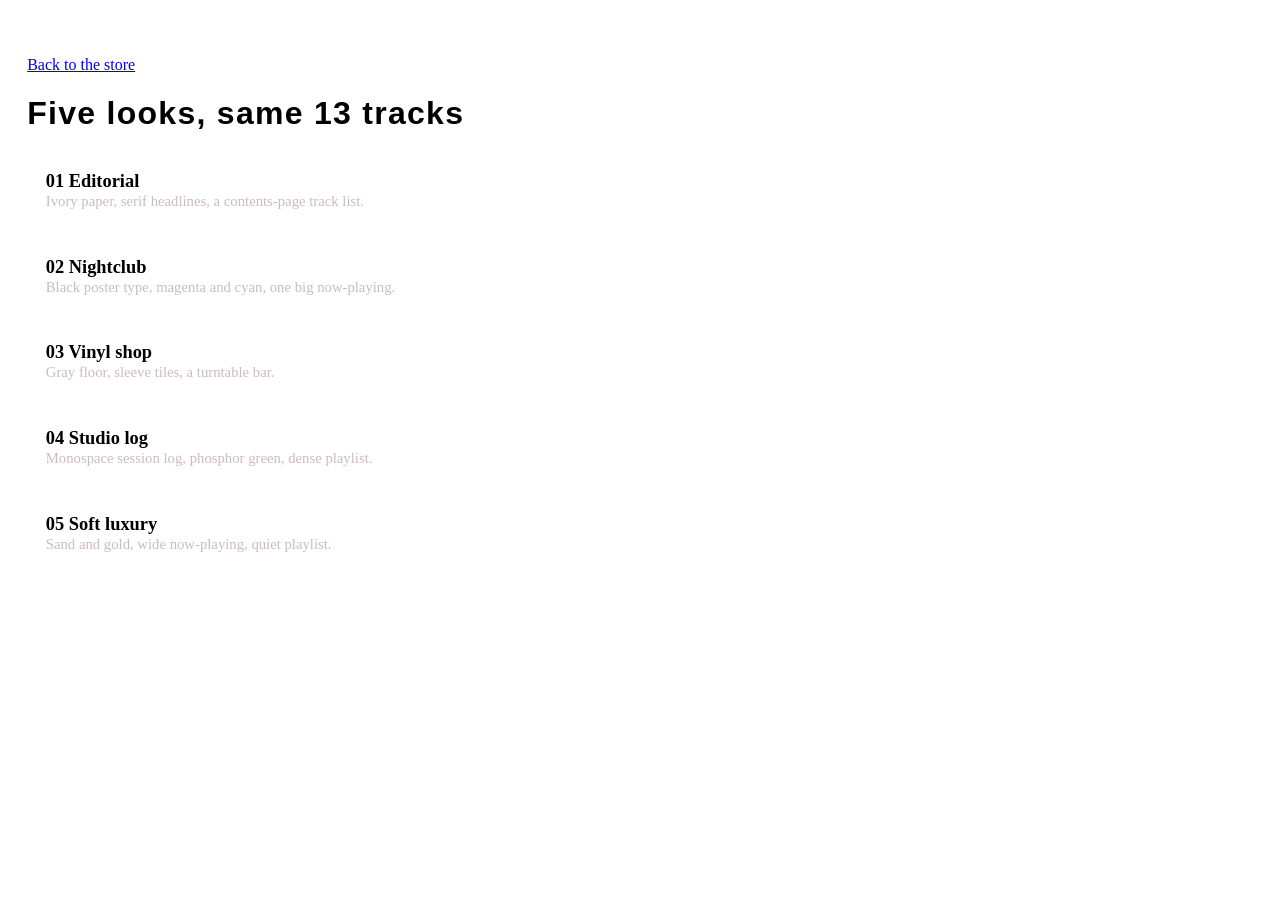
==== designs/index.html @ 16a3d234 "Add beat store design index" ====
<!doctype html>
<html lang="en">
<head>
<meta charset="UTF-8" />
<meta name="viewport" content="width=device-width, initial-scale=1" />
<title>The Beat Mob · design options</title>
<link rel="stylesheet" href="../css/store.css" />
<style>
  body { padding: 2rem 1.2rem 4rem; }
  h1 { font-family: Oswald, sans-serif; letter-spacing: 0.04em; }
  ol { list-style: none; padding: 0; display: grid; gap: 0.8rem; max-width: 40rem; }
  a.card { display: block; padding: 1rem 1.1rem; border: 1px solid rgba(255,255,255,0.12); border-radius: 12px; text-decoration: none; color: inherit; }
  a.card strong { display: block; font-size: 1.15rem; }
  a.card span { color: #cbb; font-size: 0.92rem; }
</style>
</head>
<body>
  <p><a href="../index.html">Back to the store</a></p>
  <h1>Five looks, same 13 tracks</h1>
  <ol>
    <li><a class="card" href="01.html"><strong>01 Editorial</strong><span>Ivory paper, serif headlines, a contents-page track list.</span></a></li>
    <li><a class="card" href="02.html"><strong>02 Nightclub</strong><span>Black poster type, magenta and cyan, one big now-playing.</span></a></li>
    <li><a class="card" href="03.html"><strong>03 Vinyl shop</strong><span>Gray floor, sleeve tiles, a turntable bar.</span></a></li>
    <li><a class="card" href="04.html"><strong>04 Studio log</strong><span>Monospace session log, phosphor green, dense playlist.</span></a></li>
    <li><a class="card" href="05.html"><strong>05 Soft luxury</strong><span>Sand and gold, wide now-playing, quiet playlist.</span></a></li>
  </ol>
</body>
</html>
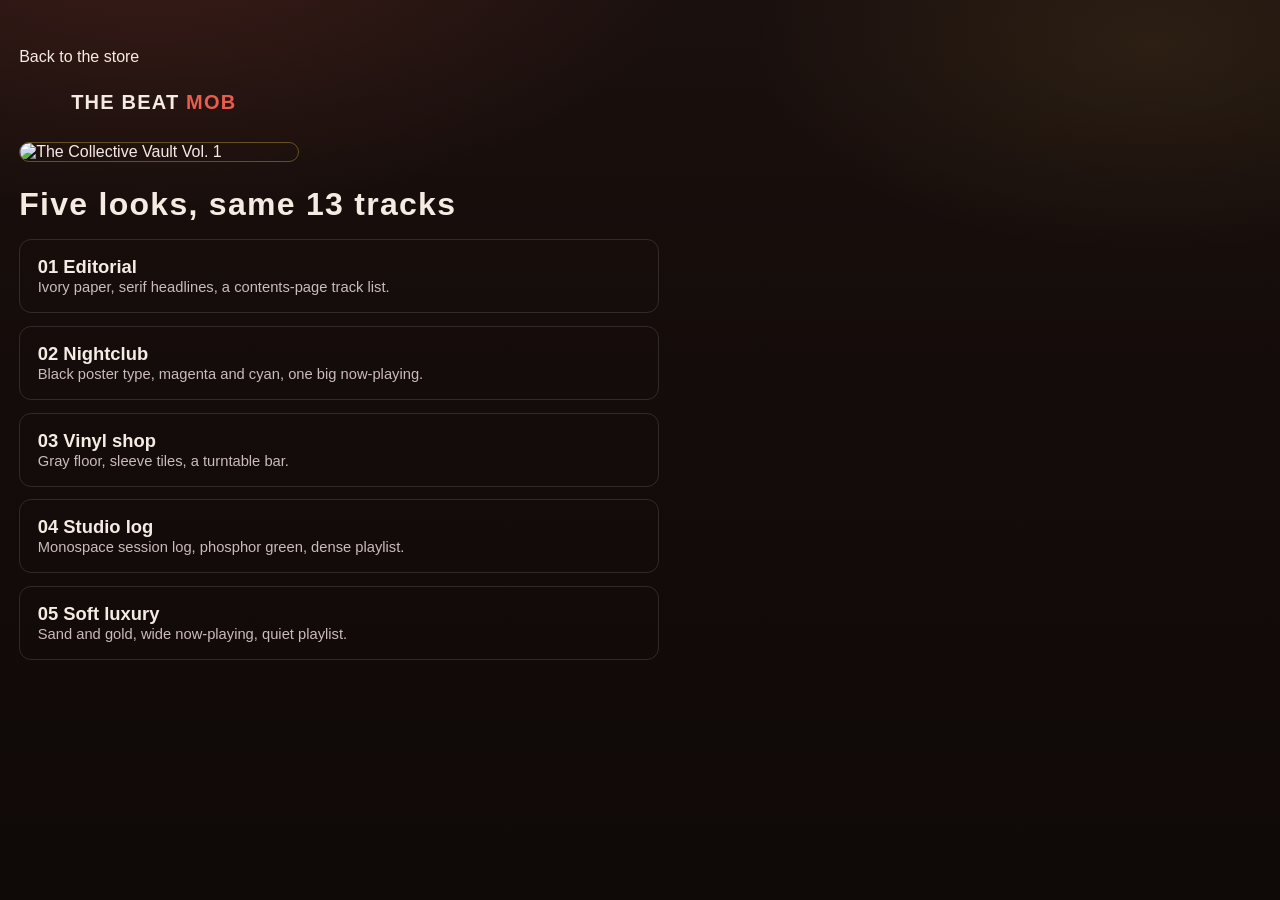
==== commit 8ed7d67a: "Add Beat Mob mark + branded designs index" ====
--- a/designs/index.html
+++ b/designs/index.html
@@ -4,10 +4,14 @@
 <meta charset="UTF-8" />
 <meta name="viewport" content="width=device-width, initial-scale=1" />
 <title>The Beat Mob · design options</title>
+<link rel="icon" href="../img/mark.png" type="image/png" />
 <link rel="stylesheet" href="../css/store.css" />
 <style>
   body { padding: 2rem 1.2rem 4rem; }
-  h1 { font-family: Oswald, sans-serif; letter-spacing: 0.04em; }
+  .d-brand { display:flex; align-items:center; gap:0.75rem; margin-bottom:1.25rem; }
+  .d-brand img.mark { width:40px; height:40px; background:#f3ead8; -webkit-mask:url("../img/mark.png") center/contain no-repeat; mask:url("../img/mark.png") center/contain no-repeat; background-color:#f3ead8; }
+  .d-cover { width:min(280px,100%); border-radius:12px; border:1px solid rgba(232,197,71,0.35); margin:0.75rem 0 1.5rem; display:block; }
+  h1 { font-family: Oswald, sans-serif; letter-spacing: 0.04em; margin:0.2rem 0; }
   ol { list-style: none; padding: 0; display: grid; gap: 0.8rem; max-width: 40rem; }
   a.card { display: block; padding: 1rem 1.1rem; border: 1px solid rgba(255,255,255,0.12); border-radius: 12px; text-decoration: none; color: inherit; }
   a.card strong { display: block; font-size: 1.15rem; }
@@ -16,6 +20,11 @@
 </head>
 <body>
   <p><a href="../index.html">Back to the store</a></p>
+  <div class="d-brand">
+    <span class="brand-logo" style="width:40px;height:40px;display:inline-block" aria-hidden="true"></span>
+    <div class="brand-mark">The Beat <span>Mob</span></div>
+  </div>
+  <img class="d-cover" src="../img/vault-cover.png" alt="The Collective Vault Vol. 1" />
   <h1>Five looks, same 13 tracks</h1>
   <ol>
     <li><a class="card" href="01.html"><strong>01 Editorial</strong><span>Ivory paper, serif headlines, a contents-page track list.</span></a></li>
--- a/css/store.css
+++ b/css/store.css
@@ -0,0 +1,359 @@
+:root {
+  --bg: #140c0a;
+  --bg-elevated: #1c1210;
+  --bg-panel: #1a100e;
+  --ink: #f6ebe3;
+  --ink-muted: #b89a8c;
+  --ink-faint: #7a5e52;
+  --accent: #e85d4c;
+  --accent-hot: #ff7a45;
+  --accent-gold: #e8b84a;
+  --line: rgba(246, 235, 227, 0.1);
+  --line-strong: rgba(232, 93, 76, 0.4);
+  --player-h: 96px;
+  --radius: 16px;
+  --font-display: "Oswald", "Arial Narrow", sans-serif;
+  --font-mono: "IBM Plex Mono", ui-monospace, monospace;
+  --font-body: "DM Sans", "Segoe UI", sans-serif;
+}
+
+*, *::before, *::after { box-sizing: border-box; }
+html { scroll-behavior: smooth; }
+body {
+  margin: 0;
+  min-height: 100vh;
+  font-family: var(--font-body);
+  color: var(--ink);
+  background:
+    radial-gradient(1000px 520px at 12% -8%, rgba(232, 93, 76, 0.16), transparent 55%),
+    radial-gradient(800px 420px at 90% 5%, rgba(232, 184, 74, 0.09), transparent 50%),
+    linear-gradient(180deg, #1a100e 0%, var(--bg) 45%, #0f0908 100%);
+  padding-bottom: calc(var(--player-h) + 24px);
+}
+a { color: inherit; text-decoration: none; }
+button { font: inherit; color: inherit; background: none; border: 0; cursor: pointer; }
+
+.wrap { width: min(920px, calc(100% - 2rem)); margin-inline: auto; }
+.wrap-wide { width: min(1120px, calc(100% - 2rem)); margin-inline: auto; }
+
+.site-header {
+  position: sticky; top: 0; z-index: 40;
+  backdrop-filter: blur(14px);
+  background: rgba(20, 12, 10, 0.82);
+  border-bottom: 1px solid var(--line);
+}
+.header-inner {
+  display: flex; align-items: center; justify-content: space-between; gap: 1rem;
+  padding: 0.9rem 0;
+}
+.brand-mark {
+  font-family: var(--font-display);
+  font-weight: 700; font-size: 1.25rem;
+  letter-spacing: 0.06em; text-transform: uppercase;
+}
+.brand-mark span { color: var(--accent); }
+.nav-links { display: flex; gap: 0.55rem; align-items: center; flex-wrap: wrap; }
+.nav-links a {
+  font-size: 0.72rem; letter-spacing: 0.08em; text-transform: uppercase;
+  color: var(--ink-muted); padding: 0.45rem 0.7rem; border-radius: 999px;
+  border: 1px solid transparent;
+}
+.nav-links a:hover, .nav-links a.active {
+  color: var(--ink); border-color: var(--line-strong);
+  background: rgba(232, 93, 76, 0.08);
+}
+.btn-buy {
+  display: inline-flex; align-items: center;
+  padding: 0.55rem 0.95rem; border-radius: 999px !important;
+  background: linear-gradient(135deg, var(--accent), var(--accent-hot));
+  color: #1a0b08 !important; font-weight: 700; border: 0 !important;
+  box-shadow: 0 8px 20px rgba(232, 93, 76, 0.28);
+}
+
+/* Hero */
+.hero { padding: 2.8rem 0 1.4rem; text-align: center; }
+.hero-kicker {
+  font-family: var(--font-mono); font-size: 0.68rem;
+  letter-spacing: 0.35em; text-transform: uppercase; color: var(--accent-gold);
+}
+.hero h1 {
+  margin: 0.7rem 0 0;
+  font-family: var(--font-display); font-weight: 700;
+  font-size: clamp(2.2rem, 6vw, 3.8rem); line-height: 0.95;
+  letter-spacing: 0.02em; text-transform: uppercase;
+}
+.hero h1 em { font-style: normal; color: var(--accent); display: block; }
+.hero-copy {
+  margin: 1rem auto 0; max-width: 34rem;
+  color: var(--ink-muted); font-size: 0.95rem; line-height: 1.55;
+}
+.hero-meta {
+  display: flex; flex-wrap: wrap; gap: 0.5rem; justify-content: center; margin-top: 1.1rem;
+}
+.chip {
+  font-family: var(--font-mono); font-size: 0.65rem; letter-spacing: 0.08em;
+  text-transform: uppercase; color: var(--ink-muted);
+  border: 1px solid var(--line); padding: 0.35rem 0.65rem; border-radius: 999px;
+}
+
+/* Hardware panel (vault player) */
+.panel {
+  position: relative;
+  margin: 1.2rem auto 2rem;
+  max-width: 640px;
+  background:
+    linear-gradient(180deg, rgba(255,255,255,0.03), transparent 30%),
+    var(--bg-panel);
+  border: 1px solid var(--line);
+  border-radius: 18px;
+  padding: 1.35rem 1rem 1.1rem;
+  box-shadow: 0 24px 50px rgba(0,0,0,0.45), inset 0 1px 0 rgba(255,255,255,0.04);
+}
+.panel::before, .panel::after,
+.rivet-bl, .rivet-br {
+  content: ""; position: absolute; width: 10px; height: 10px; border-radius: 50%;
+  background: radial-gradient(circle at 30% 30%, #c4a090, #5a3a30 60%, #2a1814);
+  border: 1px solid rgba(0,0,0,0.35);
+  box-shadow: inset 0 1px 1px rgba(255,255,255,0.25);
+}
+.panel::before { top: 12px; left: 12px; }
+.panel::after { top: 12px; right: 12px; }
+.rivet-bl { bottom: 12px; left: 12px; }
+.rivet-br { bottom: 12px; right: 12px; }
+
+.panel-head {
+  display: flex; align-items: center; justify-content: space-between;
+  gap: 0.75rem; padding: 0.2rem 0.6rem 0.9rem;
+  border-bottom: 1px solid var(--line); margin-bottom: 0.55rem;
+}
+.panel-label {
+  font-family: var(--font-mono); font-size: 0.65rem;
+  letter-spacing: 0.22em; text-transform: uppercase; color: var(--accent);
+}
+.panel-meter {
+  display: flex; align-items: end; gap: 3px; height: 16px;
+}
+.panel-meter span {
+  width: 3px; border-radius: 2px; background: var(--accent-gold);
+  opacity: 0.35; height: 40%;
+}
+.panel-meter.is-live span {
+  opacity: 1;
+  animation: meter 0.7s ease-in-out infinite alternate;
+}
+.panel-meter.is-live span:nth-child(2) { animation-delay: 0.1s; height: 70%; }
+.panel-meter.is-live span:nth-child(3) { animation-delay: 0.2s; height: 100%; }
+.panel-meter.is-live span:nth-child(4) { animation-delay: 0.15s; height: 55%; }
+.panel-meter.is-live span:nth-child(5) { animation-delay: 0.05s; height: 80%; }
+@keyframes meter {
+  from { transform: scaleY(0.45); }
+  to { transform: scaleY(1); }
+}
+
+.track-list { display: flex; flex-direction: column; gap: 0.25rem; padding: 0.2rem; }
+.track-row {
+  display: flex; align-items: center; gap: 0.75rem;
+  width: 100%; text-align: left;
+  padding: 0.55rem 0.7rem; border-radius: 10px;
+  border: 1px solid transparent;
+  transition: background 0.12s ease, border-color 0.12s ease;
+}
+.track-row:hover { border-color: var(--line); background: rgba(255,255,255,0.02); }
+.track-row.is-current {
+  border-color: var(--accent);
+  background: rgba(232, 93, 76, 0.1);
+}
+.track-num {
+  flex-shrink: 0; width: 28px; height: 28px; border-radius: 50%;
+  display: grid; place-items: center;
+  font-family: var(--font-mono); font-size: 0.65rem;
+  border: 1px solid var(--line); color: var(--ink-faint);
+}
+.track-row.is-current .track-num {
+  border-color: var(--accent); color: var(--accent);
+}
+.track-main { flex: 1; min-width: 0; }
+.track-title {
+  font-family: var(--font-mono); font-size: 0.72rem;
+  letter-spacing: 0.12em; text-transform: uppercase;
+  white-space: nowrap; overflow: hidden; text-overflow: ellipsis;
+}
+.track-row.is-current .track-title { color: var(--accent); }
+.track-sub {
+  font-size: 0.68rem; color: var(--ink-faint); margin-top: 0.15rem;
+}
+.track-bpm {
+  font-family: var(--font-mono); font-size: 0.65rem;
+  color: var(--ink-faint); letter-spacing: 0.06em;
+}
+
+/* Discount page */
+.page-note {
+  margin: 0.5rem 0 1.2rem; padding: 0.85rem 1rem;
+  border: 1px dashed var(--line-strong); border-radius: 12px;
+  color: var(--ink-muted); font-size: 0.85rem; line-height: 1.45;
+  background: rgba(232, 93, 76, 0.05);
+}
+.toolbar {
+  display: flex; flex-wrap: wrap; gap: 0.75rem;
+  align-items: center; margin: 0.4rem 0 1.2rem;
+}
+.search {
+  flex: 1 1 240px; display: flex; align-items: center; gap: 0.55rem;
+  background: var(--bg-elevated); border: 1px solid var(--line);
+  border-radius: 999px; padding: 0.65rem 1rem;
+}
+.search input {
+  width: 100%; border: 0; outline: 0; background: transparent; color: var(--ink);
+}
+.beat-grid {
+  display: grid; grid-template-columns: repeat(auto-fill, minmax(250px, 1fr)); gap: 1rem;
+}
+.beat-card {
+  display: flex; flex-direction: column;
+  background: #221614; border: 1px solid var(--line); border-radius: 14px;
+  overflow: hidden; box-shadow: 0 18px 40px rgba(0,0,0,0.4);
+  transition: transform 0.15s ease, border-color 0.15s ease;
+}
+.beat-card:hover { transform: translateY(-2px); border-color: var(--line-strong); }
+.beat-card.is-current { border-color: var(--accent); }
+.cover {
+  aspect-ratio: 1; display: grid; place-items: center; position: relative;
+  background:
+    linear-gradient(145deg, rgba(232,93,76,0.35), rgba(20,12,10,0.2) 45%, rgba(232,184,74,0.18)),
+    repeating-linear-gradient(135deg, rgba(255,255,255,0.03) 0 2px, transparent 2px 8px);
+}
+.cover-initials {
+  font-family: var(--font-display); font-size: 2.4rem; letter-spacing: 0.04em;
+  color: rgba(246,235,227,0.9);
+}
+.play-fab {
+  position: absolute; right: 0.8rem; bottom: 0.8rem;
+  width: 44px; height: 44px; border-radius: 50%;
+  display: grid; place-items: center; background: var(--ink); color: #1a0b08;
+}
+.card-body { display: flex; flex-direction: column; gap: 0.5rem; padding: 0.95rem 1rem 1.05rem; flex: 1; }
+.card-title {
+  margin: 0; font-family: var(--font-display); font-size: 1.08rem;
+  letter-spacing: 0.03em; text-transform: uppercase; line-height: 1.15;
+}
+.card-meta { display: flex; flex-wrap: wrap; gap: 0.3rem; }
+.card-meta span {
+  font-size: 0.68rem; letter-spacing: 0.06em; text-transform: uppercase;
+  color: var(--ink-faint); border: 1px solid var(--line); border-radius: 999px; padding: 0.18rem 0.42rem;
+}
+.card-tags { display: flex; flex-wrap: wrap; gap: 0.3rem; }
+.tag {
+  font-size: 0.66rem; color: var(--ink-muted);
+  background: rgba(255,255,255,0.03); border-radius: 6px; padding: 0.15rem 0.4rem;
+}
+.card-foot {
+  display: flex; align-items: center; justify-content: space-between;
+  gap: 0.5rem; margin-top: auto; padding-top: 0.3rem;
+}
+.price {
+  font-family: var(--font-display); font-size: 1.15rem; color: var(--accent-gold);
+}
+
+.price-wrap { display: flex; flex-direction: column; gap: 0.1rem; }
+.price-was {
+  font-family: var(--font-display);
+  font-size: 0.85rem;
+  color: var(--ink-faint);
+  text-decoration: line-through;
+  letter-spacing: 0.02em;
+}
+.price-sale {
+  font-family: var(--font-display);
+  font-size: 1.2rem;
+  color: var(--accent-gold);
+}
+.sale-badge {
+  display: inline-block;
+  margin-left: 0.35rem;
+  font-size: 0.62rem;
+  letter-spacing: 0.08em;
+  text-transform: uppercase;
+  color: #1a0b08;
+  background: var(--accent);
+  border-radius: 999px;
+  padding: 0.12rem 0.4rem;
+  vertical-align: middle;
+}
+
+.price.preview { color: var(--ink-muted); font-size: 0.8rem; letter-spacing: 0.08em; text-transform: uppercase; }
+.license { font-size: 0.66rem; letter-spacing: 0.08em; text-transform: uppercase; color: var(--ink-faint); }
+.ghost-btn {
+  padding: 0.4rem 0.65rem; border-radius: 999px; border: 1px solid var(--line);
+  font-size: 0.66rem; letter-spacing: 0.08em; text-transform: uppercase; color: var(--ink-muted);
+}
+.ghost-btn:hover { color: var(--ink); border-color: var(--line-strong); }
+.empty {
+  grid-column: 1 / -1; text-align: center; padding: 2rem;
+  color: var(--ink-faint); border: 1px dashed var(--line); border-radius: 12px;
+}
+
+/* Player */
+.player {
+  position: fixed; left: 0; right: 0; bottom: 0; z-index: 50;
+  min-height: var(--player-h);
+  background: rgba(18, 10, 8, 0.95);
+  border-top: 1px solid var(--line-strong);
+  backdrop-filter: blur(16px);
+}
+.player-inner {
+  height: 100%; min-height: var(--player-h);
+  display: grid;
+  grid-template-columns: minmax(150px, 1fr) minmax(220px, 1.7fr) minmax(110px, 1fr);
+  align-items: center; gap: 1rem; padding: 0.55rem 0;
+}
+.now { display: flex; align-items: center; gap: 0.7rem; min-width: 0; }
+.now-art {
+  width: 50px; height: 50px; border-radius: 10px; flex-shrink: 0;
+  display: grid; place-items: center;
+  background: linear-gradient(145deg, var(--accent), var(--accent-gold));
+  font-family: var(--font-display); color: #1a0b08; font-size: 0.95rem;
+}
+.now-title {
+  font-family: var(--font-display); font-size: 0.95rem;
+  letter-spacing: 0.03em; text-transform: uppercase;
+  white-space: nowrap; overflow: hidden; text-overflow: ellipsis;
+}
+.now-sub { color: var(--ink-faint); font-size: 0.72rem; white-space: nowrap; overflow: hidden; text-overflow: ellipsis; }
+.transport { display: flex; flex-direction: column; gap: 0.35rem; }
+.transport-controls { display: flex; align-items: center; justify-content: center; gap: 0.5rem; }
+.t-btn {
+  width: 36px; height: 36px; border-radius: 50%;
+  display: grid; place-items: center; color: var(--ink-muted);
+}
+.t-btn:hover { color: var(--ink); }
+.t-btn.main { width: 46px; height: 46px; background: var(--accent); color: #1a0b08; }
+.t-btn svg { width: 18px; height: 18px; }
+.progress-row {
+  display: grid; grid-template-columns: 42px 1fr 42px; align-items: center; gap: 0.45rem;
+}
+.time { font-size: 0.66rem; color: var(--ink-faint); font-variant-numeric: tabular-nums; }
+.seek, .volume {
+  -webkit-appearance: none; appearance: none; width: 100%; height: 5px;
+  border-radius: 999px; background: rgba(255,255,255,0.1); outline: none; cursor: pointer;
+}
+.seek::-webkit-slider-thumb, .volume::-webkit-slider-thumb {
+  -webkit-appearance: none; width: 12px; height: 12px; border-radius: 50%;
+  background: var(--accent-gold); border: 0;
+}
+.volume { width: 90px; height: 4px; }
+.player-side { display: flex; justify-content: flex-end; align-items: center; gap: 0.5rem; }
+
+.site-footer {
+  margin: 2.5rem 0 1rem; padding-top: 1.2rem; border-top: 1px solid var(--line);
+  color: var(--ink-faint); font-size: 0.78rem;
+  display: flex; flex-wrap: wrap; gap: 0.75rem; justify-content: space-between;
+}
+.site-footer a { color: var(--ink-muted); text-decoration: underline; text-underline-offset: 3px; }
+
+@media (max-width: 820px) {
+  .player-inner { grid-template-columns: 1fr; }
+  .player-side { display: none; }
+  body { padding-bottom: 160px; }
+  .now { justify-content: center; }
+}
